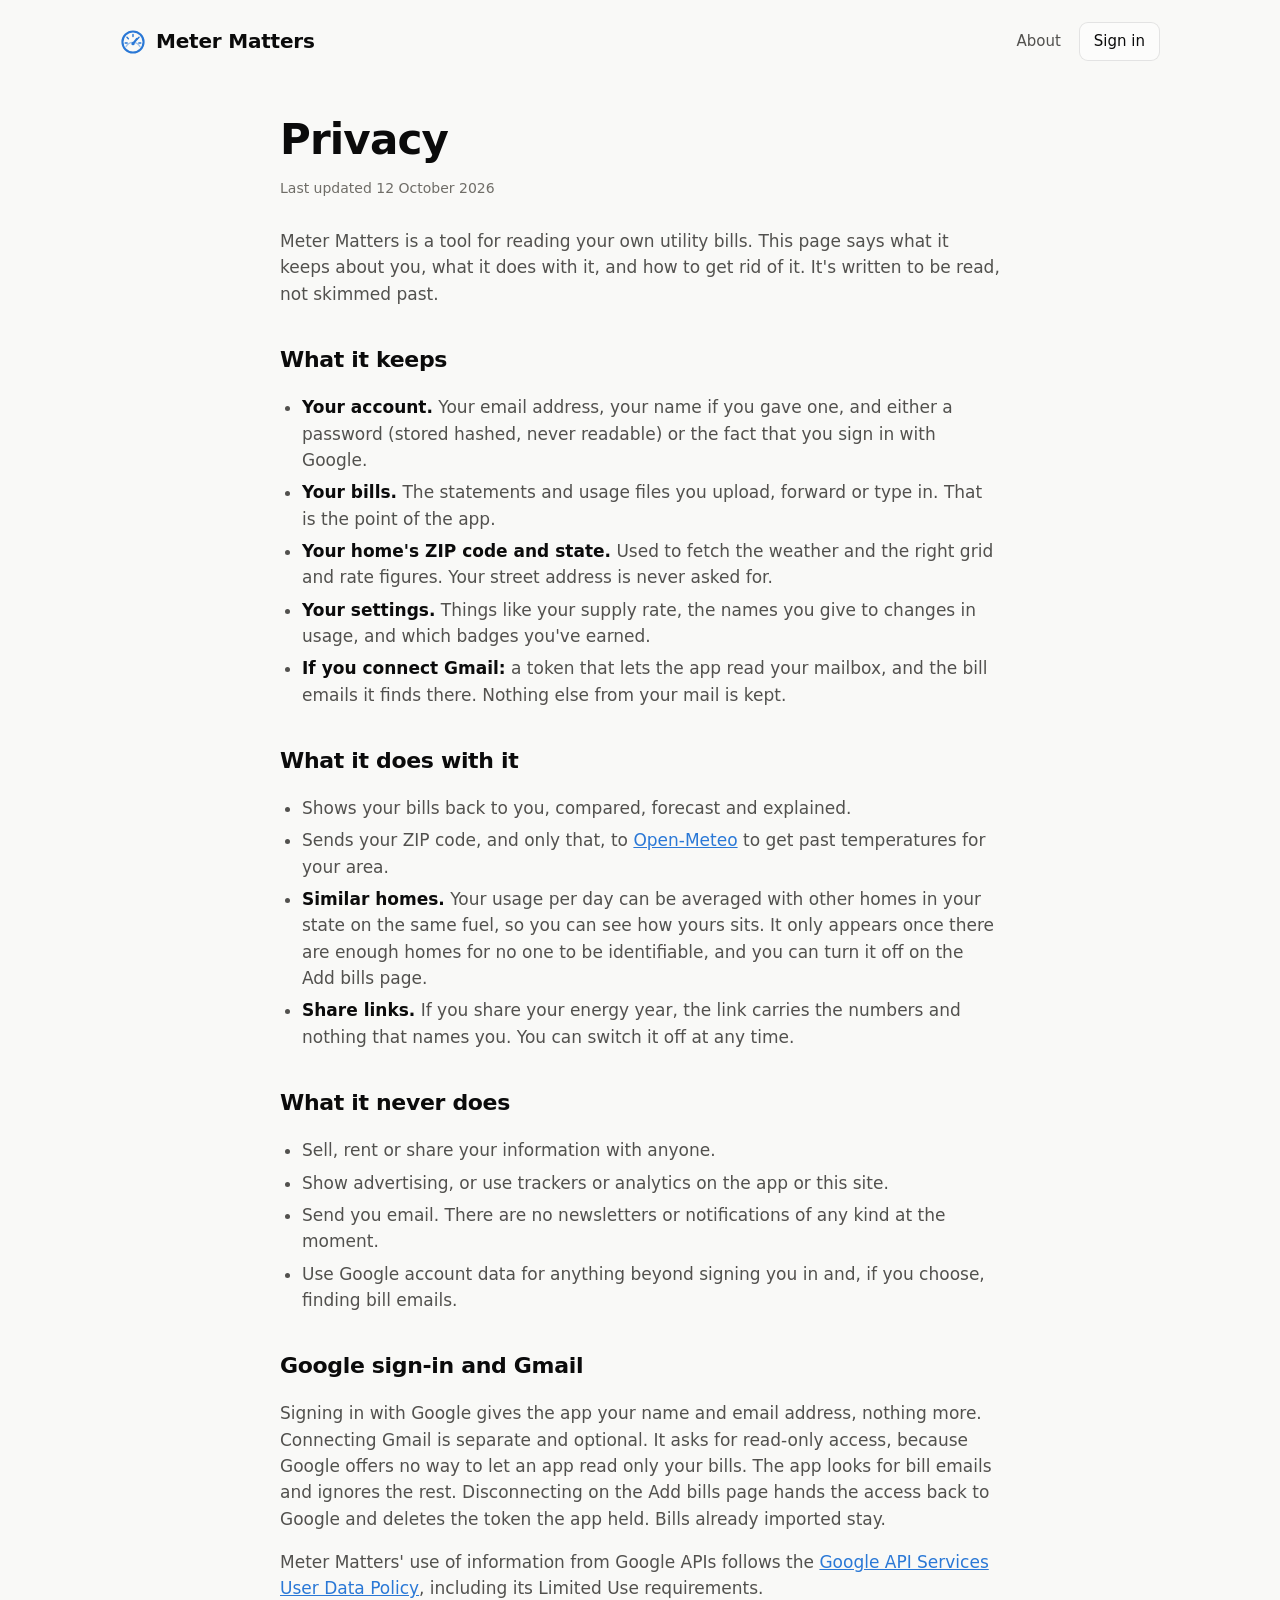
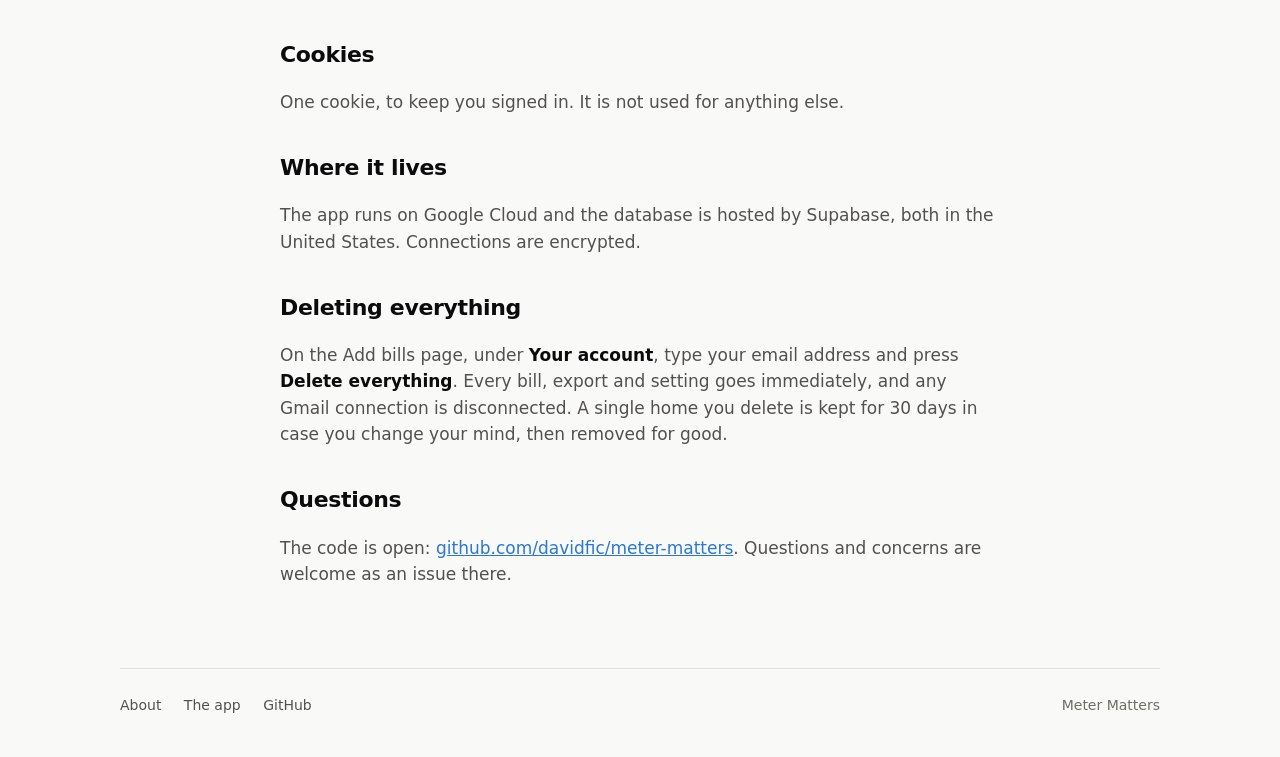
==== privacy.html @ e4c4b6be "The front page for Meter Matters Plain HTML and CSS for GitHub Pages at about.metermatters.app: what" ====
<!doctype html>
<html lang="en">
<head>
<meta charset="utf-8">
<meta name="viewport" content="width=device-width, initial-scale=1">
<title>Privacy · Meter Matters</title>
<meta name="description" content="What Meter Matters keeps about you, what it does with it, and how to delete it.">
<link rel="icon" type="image/svg+xml" href="icon.svg">
<link rel="stylesheet" href="styles.css">
</head>
<body>
<div class="wrap">

  <header class="top">
    <a class="brand" href="/"><img src="icon.svg" alt=""><strong>Meter Matters</strong></a>
    <nav>
      <a href="/">About</a>
      <a class="btn" href="https://metermatters.app/login">Sign in</a>
    </nav>
  </header>

  <article class="doc narrow">
    <h1>Privacy</h1>
    <p class="updated">Last updated 12 October 2026</p>

    <p>Meter Matters is a tool for reading your own utility bills. This page says what it keeps
      about you, what it does with it, and how to get rid of it. It's written to be read, not
      skimmed past.</p>

    <h2>What it keeps</h2>
    <ul>
      <li><strong>Your account.</strong> Your email address, your name if you gave one, and either
        a password (stored hashed, never readable) or the fact that you sign in with Google.</li>
      <li><strong>Your bills.</strong> The statements and usage files you upload, forward or type in.
        That is the point of the app.</li>
      <li><strong>Your home's ZIP code and state.</strong> Used to fetch the weather and the right
        grid and rate figures. Your street address is never asked for.</li>
      <li><strong>Your settings.</strong> Things like your supply rate, the names you give to changes
        in usage, and which badges you've earned.</li>
      <li><strong>If you connect Gmail:</strong> a token that lets the app read your mailbox, and the
        bill emails it finds there. Nothing else from your mail is kept.</li>
    </ul>

    <h2>What it does with it</h2>
    <ul>
      <li>Shows your bills back to you, compared, forecast and explained.</li>
      <li>Sends your ZIP code, and only that, to <a href="https://open-meteo.com/">Open-Meteo</a> to
        get past temperatures for your area.</li>
      <li><strong>Similar homes.</strong> Your usage per day can be averaged with other homes in your
        state on the same fuel, so you can see how yours sits. It only appears once there are enough
        homes for no one to be identifiable, and you can turn it off on the Add bills page.</li>
      <li><strong>Share links.</strong> If you share your energy year, the link carries the numbers
        and nothing that names you. You can switch it off at any time.</li>
    </ul>

    <h2>What it never does</h2>
    <ul>
      <li>Sell, rent or share your information with anyone.</li>
      <li>Show advertising, or use trackers or analytics on the app or this site.</li>
      <li>Send you email. There are no newsletters or notifications of any kind at the moment.</li>
      <li>Use Google account data for anything beyond signing you in and, if you choose, finding
        bill emails.</li>
    </ul>

    <h2>Google sign-in and Gmail</h2>
    <p>Signing in with Google gives the app your name and email address, nothing more. Connecting
      Gmail is separate and optional. It asks for read-only access, because Google offers no way to
      let an app read only your bills. The app looks for bill emails and ignores the rest.
      Disconnecting on the Add bills page hands the access back to Google and deletes the token the
      app held. Bills already imported stay.</p>
    <p>Meter Matters' use of information from Google APIs follows the
      <a href="https://developers.google.com/terms/api-services-user-data-policy">Google API Services
      User Data Policy</a>, including its Limited Use requirements.</p>

    <h2>Cookies</h2>
    <p>One cookie, to keep you signed in. It is not used for anything else.</p>

    <h2>Where it lives</h2>
    <p>The app runs on Google Cloud and the database is hosted by Supabase, both in the United
      States. Connections are encrypted.</p>

    <h2>Deleting everything</h2>
    <p>On the Add bills page, under <strong>Your account</strong>, type your email address and
      press <strong>Delete everything</strong>. Every bill, export and setting goes immediately, and
      any Gmail connection is disconnected. A single home you delete is kept for 30 days in case
      you change your mind, then removed for good.</p>

    <h2>Questions</h2>
    <p>The code is open: <a href="https://github.com/davidfic/meter-matters">github.com/davidfic/meter-matters</a>.
      Questions and concerns are welcome as an issue there.</p>
  </article>

  <footer class="foot">
    <div>
      <a href="/">About</a>
      <a href="https://metermatters.app">The app</a>
      <a href="https://github.com/davidfic/meter-matters">GitHub</a>
    </div>
    <div>Meter Matters</div>
  </footer>

</div>
</body>
</html>
---- styles.css ----
/* about.metermatters.app. Same palette and type as the app, so the two feel
   like one thing. Light and dark follow the visitor's system setting. */

:root {
  color-scheme: light;
  --page:           #f9f9f7;
  --surface-1:      #fcfcfb;
  --surface-2:      #f2f1ed;
  --text-primary:   #0b0b0b;
  --text-secondary: #52514e;
  --text-muted:     #6f6d67;
  --border:         rgba(11, 11, 11, 0.10);
  --shadow:         0 1px 2px rgba(11, 11, 11, 0.04), 0 4px 16px rgba(11, 11, 11, 0.04);
  --shadow-lg:      0 2px 6px rgba(11, 11, 11, 0.06), 0 24px 60px rgba(11, 11, 11, 0.10);
  --blue:           #2a78d6;
  --orange:         #eb6834;
  --aqua:           #1baf7a;
  --good-text:      #006300;
  --radius:         14px;
  --radius-sm:      9px;
}

@media (prefers-color-scheme: dark) {
  :root {
    color-scheme: dark;
    --page:           #0d0d0d;
    --surface-1:      #1a1a19;
    --surface-2:      #232322;
    --text-primary:   #ffffff;
    --text-secondary: #c3c2b7;
    --text-muted:     #898781;
    --border:         rgba(255, 255, 255, 0.10);
    --shadow:         0 1px 2px rgba(0, 0, 0, 0.4), 0 4px 16px rgba(0, 0, 0, 0.3);
    --shadow-lg:      0 2px 6px rgba(0, 0, 0, 0.5), 0 24px 60px rgba(0, 0, 0, 0.5);
    --blue:           #3987e5;
    --orange:         #d95926;
    --aqua:           #199e70;
    --good-text:      #0ca30c;
  }
}

* { box-sizing: border-box; }
html { -webkit-text-size-adjust: 100%; scroll-behavior: smooth; }

body {
  margin: 0;
  padding: 0 16px;
  background: var(--page);
  color: var(--text-primary);
  font-family: system-ui, -apple-system, "Segoe UI", sans-serif;
  font-size: 17px;
  line-height: 1.55;
}

a { color: var(--blue); }
a:focus-visible, button:focus-visible { outline: 2px solid var(--blue); outline-offset: 2px; }

.wrap { max-width: 1040px; margin: 0 auto; }
.narrow { max-width: 720px; margin: 0 auto; }

/* ------------------------------------------------------------- header */

header.top {
  display: flex; align-items: center; justify-content: space-between; gap: 16px;
  padding: 22px 0;
}
.brand { display: flex; align-items: center; gap: 10px; text-decoration: none; color: inherit; }
.brand img { width: 26px; height: 26px; }
.brand strong { font-size: 20px; font-weight: 650; letter-spacing: -0.01em; }
nav { display: flex; align-items: center; gap: 6px 18px; flex-wrap: wrap; justify-content: flex-end; }
nav a { color: var(--text-secondary); text-decoration: none; font-size: 15px; }
nav a:hover { color: var(--text-primary); }

.btn {
  display: inline-block; text-decoration: none; font: inherit; font-size: 16px;
  color: var(--text-primary); background: var(--surface-1);
  border: 1px solid var(--border); border-radius: var(--radius-sm);
  padding: 10px 18px; cursor: pointer; white-space: nowrap;
  transition: background 120ms ease, filter 120ms ease;
}
.btn:hover { background: var(--surface-2); }
.btn.primary { background: var(--blue); border-color: var(--blue); color: #fff; font-weight: 550; }
.btn.primary:hover { filter: brightness(1.08); background: var(--blue); }
.btn.big { font-size: 18px; padding: 13px 24px; }
nav .btn { padding: 7px 14px; font-size: 15px; }

/* --------------------------------------------------------------- hero */

.hero { text-align: center; padding: 48px 0 28px; }
.hero h1 {
  font-size: clamp(34px, 6vw, 56px); line-height: 1.08; letter-spacing: -0.025em;
  font-weight: 700; margin: 0 auto 18px; max-width: 760px;
}
.hero .lede { font-size: clamp(18px, 2.3vw, 21px); color: var(--text-secondary); max-width: 640px; margin: 0 auto 26px; }
.actions { display: flex; gap: 12px; justify-content: center; flex-wrap: wrap; }
.hero .fine { color: var(--text-muted); font-size: 14px; margin: 14px 0 0; }

.video {
  margin: 36px auto 0; border-radius: var(--radius); overflow: hidden;
  border: 1px solid var(--border); box-shadow: var(--shadow-lg); background: #000;
}
.video video { display: block; width: 100%; height: auto; }
.caption { text-align: center; color: var(--text-muted); font-size: 14px; margin: 12px 0 0; }

/* ----------------------------------------------------------- sections */

section { padding: 56px 0 8px; }
section h2 {
  font-size: clamp(26px, 4vw, 34px); letter-spacing: -0.02em; line-height: 1.15;
  margin: 0 0 10px; font-weight: 700;
}
section > .wrap > p.intro, section > .narrow > p.intro { color: var(--text-secondary); font-size: 18px; margin: 0 0 28px; max-width: 640px; }

.cards { display: grid; grid-template-columns: repeat(3, 1fr); gap: 16px; }
.card {
  background: var(--surface-1); border: 1px solid var(--border); border-radius: var(--radius);
  box-shadow: var(--shadow); padding: 22px 22px 20px;
}
.card h3 { margin: 0 0 6px; font-size: 18px; font-weight: 650; letter-spacing: -0.01em; }
.card p { margin: 0; color: var(--text-secondary); font-size: 15.5px; }
.card .dot { display: inline-block; width: 10px; height: 10px; border-radius: 50%; margin: 0 8px 1px 0; background: var(--blue); }
.card .dot.orange { background: var(--orange); }
.card .dot.aqua { background: var(--aqua); }

/* a screenshot with its words beside it */
.shot { display: grid; grid-template-columns: 5fr 7fr; gap: 28px 40px; align-items: center; padding: 26px 0; }
.shot:nth-child(even) .words { order: 2; }
.shot .words h3 { font-size: 23px; letter-spacing: -0.015em; margin: 0 0 8px; font-weight: 650; line-height: 1.2; }
.shot .words p { margin: 0; color: var(--text-secondary); }
.shot img, .shot picture img {
  width: 100%; height: auto; display: block; border-radius: var(--radius);
  border: 1px solid var(--border); box-shadow: var(--shadow-lg); background: var(--surface-1);
}

.ways { display: grid; grid-template-columns: repeat(2, 1fr); gap: 10px 32px; margin: 0; padding: 0; list-style: none; }
.ways li { padding: 12px 0; border-top: 1px solid var(--border); }
.ways strong { display: block; font-weight: 650; margin-bottom: 2px; }
.ways span { color: var(--text-secondary); font-size: 15.5px; }

.promise { background: var(--surface-1); border: 1px solid var(--border); border-radius: var(--radius); box-shadow: var(--shadow); padding: 30px 32px; }
.promise ul { margin: 12px 0 0; padding-left: 20px; color: var(--text-secondary); }
.promise li { margin: 6px 0; }

.closing { text-align: center; padding: 72px 0 40px; }
.closing h2 { margin-bottom: 18px; }

footer.foot {
  border-top: 1px solid var(--border); margin-top: 24px; padding: 26px 0 40px;
  color: var(--text-muted); font-size: 14px;
  display: flex; justify-content: space-between; gap: 10px 20px; flex-wrap: wrap;
}
footer.foot a { color: var(--text-secondary); text-decoration: none; margin-right: 18px; }
footer.foot a:hover { color: var(--text-primary); text-decoration: underline; }

/* ------------------------------------------------------- privacy page */

.doc { padding: 24px 0 40px; }
.doc h1 { font-size: clamp(30px, 5vw, 42px); letter-spacing: -0.02em; margin: 0 0 6px; }
.doc .updated { color: var(--text-muted); font-size: 14px; margin: 0 0 28px; }
.doc h2 { font-size: 22px; margin: 36px 0 8px; letter-spacing: -0.015em; }
.doc p, .doc li { color: var(--text-secondary); }
.doc ul { padding-left: 22px; }
.doc li { margin: 6px 0; }
.doc strong { color: var(--text-primary); font-weight: 600; }

/* ---------------------------------------------------------- phones */

@media (max-width: 860px) {
  .cards { grid-template-columns: 1fr 1fr; }
  .shot { grid-template-columns: 1fr; gap: 16px; }
  .shot:nth-child(even) .words { order: 0; }
}
@media (max-width: 560px) {
  body { font-size: 16px; }
  .cards, .ways { grid-template-columns: 1fr; }
  header.top { padding: 16px 0; }
  nav a:not(.btn) { display: none; }
  .hero { padding-top: 28px; }
  .promise { padding: 22px 20px; }
}
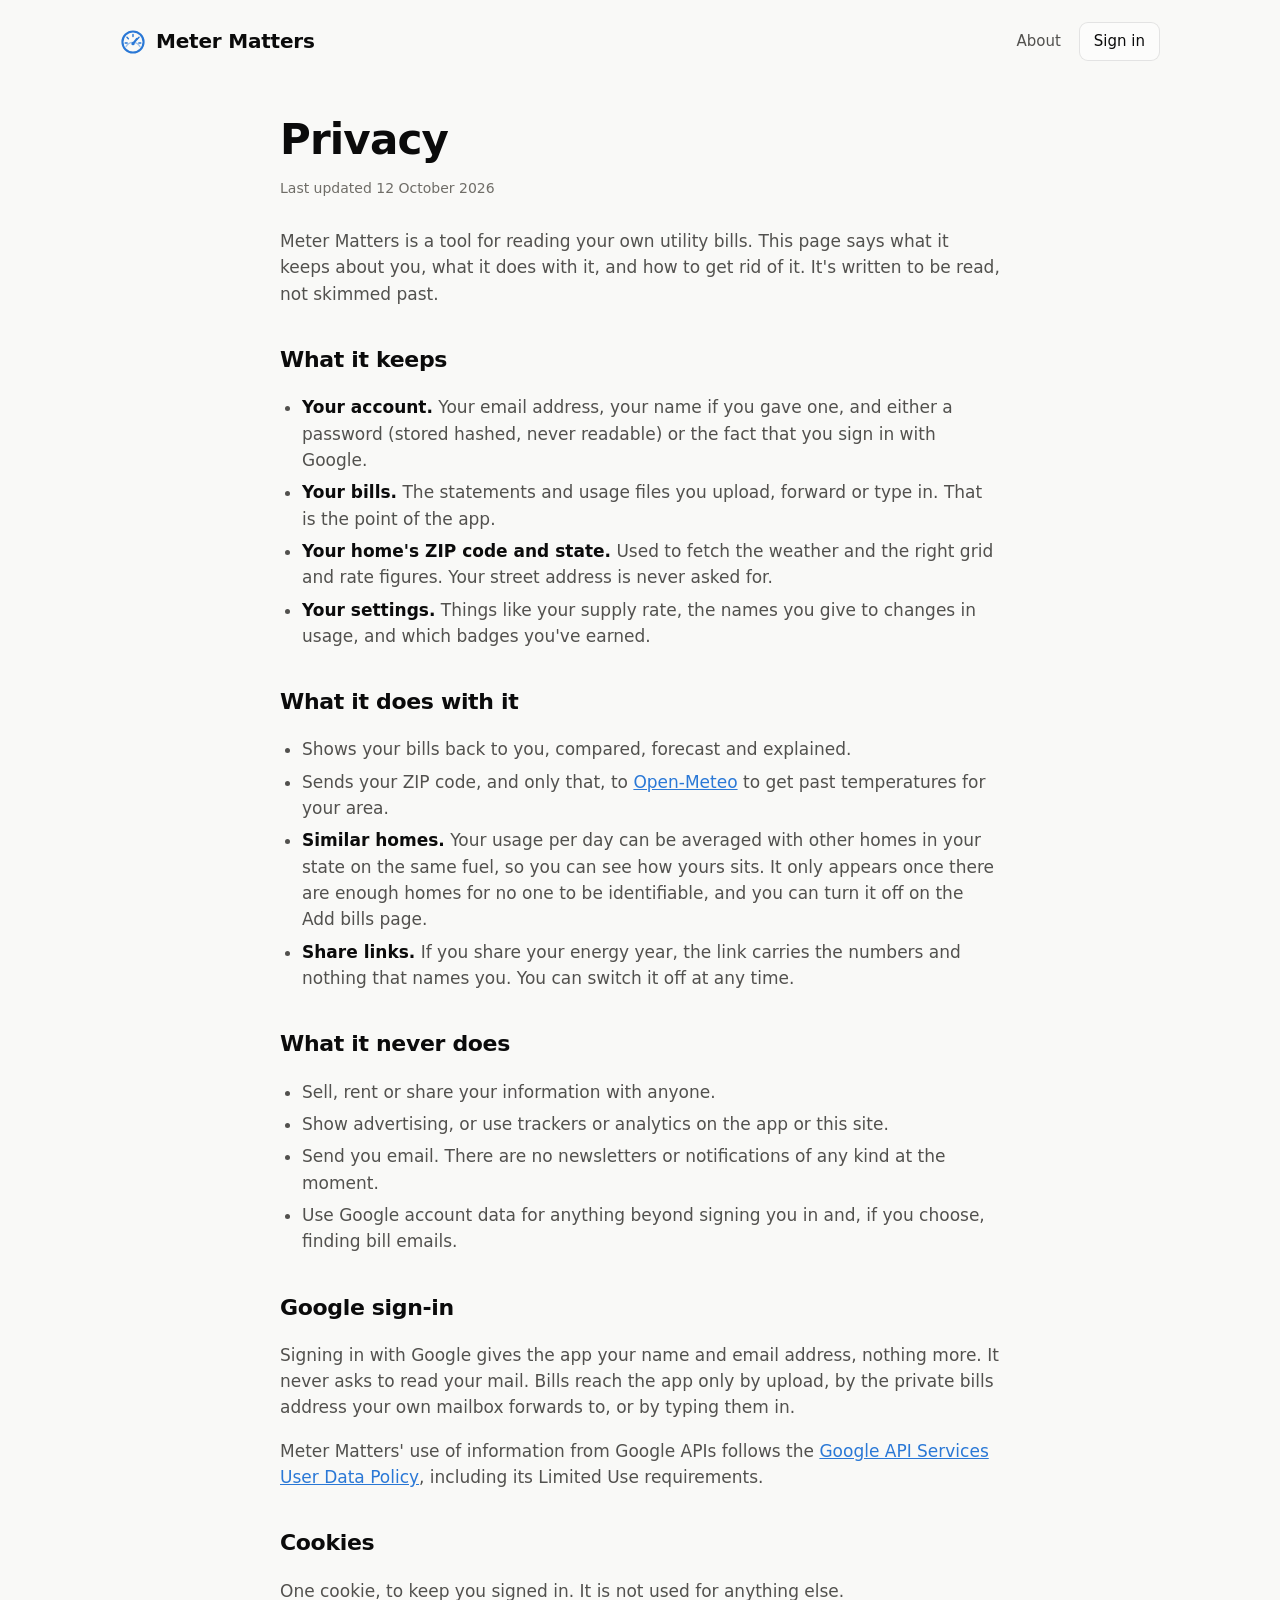
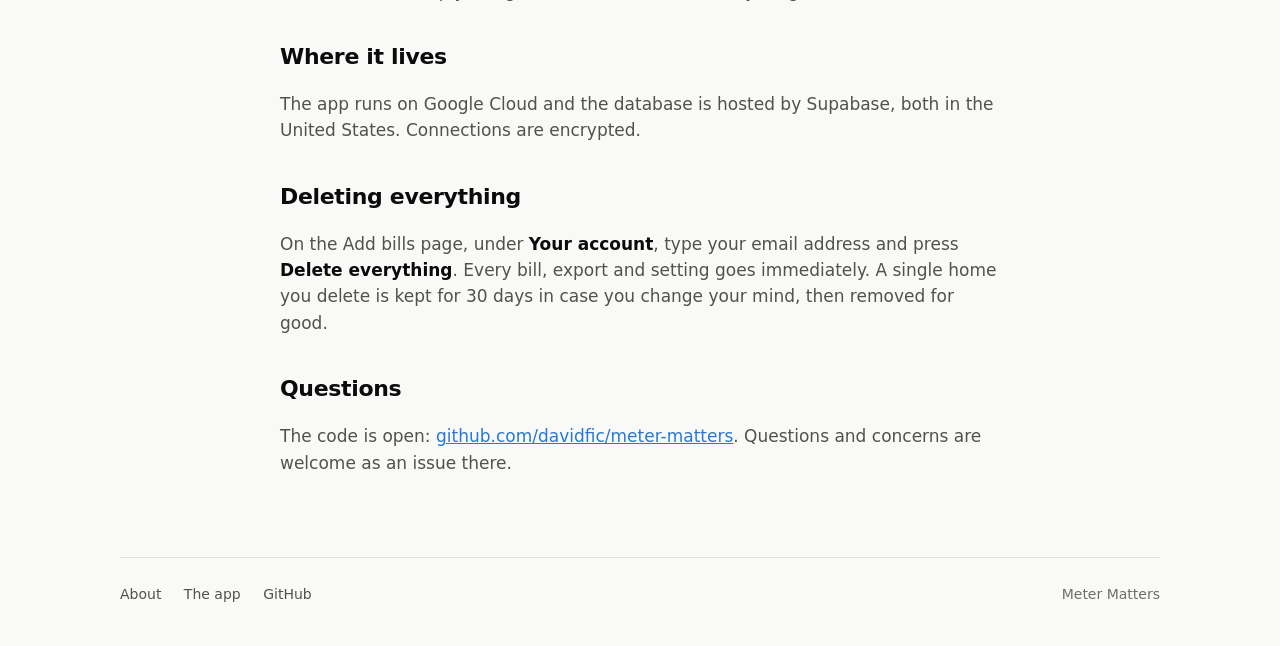
==== commit 987bdbec: "Privacy: no Gmail connection any more Co-Authored-By: Claude Fable 5.1 <noreply@anthropic.com>" ====
--- a/privacy.html
+++ b/privacy.html
@@ -37,8 +37,6 @@
         grid and rate figures. Your street address is never asked for.</li>
       <li><strong>Your settings.</strong> Things like your supply rate, the names you give to changes
         in usage, and which badges you've earned.</li>
-      <li><strong>If you connect Gmail:</strong> a token that lets the app read your mailbox, and the
-        bill emails it finds there. Nothing else from your mail is kept.</li>
     </ul>
 
     <h2>What it does with it</h2>
@@ -62,12 +60,10 @@
         bill emails.</li>
     </ul>
 
-    <h2>Google sign-in and Gmail</h2>
-    <p>Signing in with Google gives the app your name and email address, nothing more. Connecting
-      Gmail is separate and optional. It asks for read-only access, because Google offers no way to
-      let an app read only your bills. The app looks for bill emails and ignores the rest.
-      Disconnecting on the Add bills page hands the access back to Google and deletes the token the
-      app held. Bills already imported stay.</p>
+    <h2>Google sign-in</h2>
+    <p>Signing in with Google gives the app your name and email address, nothing more. It never asks
+      to read your mail. Bills reach the app only by upload, by the private bills address your own
+      mailbox forwards to, or by typing them in.</p>
     <p>Meter Matters' use of information from Google APIs follows the
       <a href="https://developers.google.com/terms/api-services-user-data-policy">Google API Services
       User Data Policy</a>, including its Limited Use requirements.</p>
@@ -81,8 +77,8 @@
 
     <h2>Deleting everything</h2>
     <p>On the Add bills page, under <strong>Your account</strong>, type your email address and
-      press <strong>Delete everything</strong>. Every bill, export and setting goes immediately, and
-      any Gmail connection is disconnected. A single home you delete is kept for 30 days in case
+      press <strong>Delete everything</strong>. Every bill, export and setting goes immediately. A
+      single home you delete is kept for 30 days in case
       you change your mind, then removed for good.</p>
 
     <h2>Questions</h2>
--- a/styles.css
+++ b/styles.css
@@ -132,6 +132,12 @@
   border: 1px solid var(--border); box-shadow: var(--shadow-lg); background: var(--surface-1);
 }
 
+.promise.address { border-color: var(--blue); margin-bottom: 28px; }
+.promise.address h3 { margin: 0 0 8px; font-size: 23px; letter-spacing: -0.015em; font-weight: 650; }
+.promise.address p { margin: 0 0 10px; color: var(--text-secondary); }
+.promise.address code { font-size: 0.95em; background: var(--surface-2); padding: 2px 7px; border-radius: 6px; color: var(--text-primary); }
+.promise.address .fine { color: var(--text-muted); font-size: 14px; margin: 4px 0 0; }
+
 .ways { display: grid; grid-template-columns: repeat(2, 1fr); gap: 10px 32px; margin: 0; padding: 0; list-style: none; }
 .ways li { padding: 12px 0; border-top: 1px solid var(--border); }
 .ways strong { display: block; font-weight: 650; margin-bottom: 2px; }
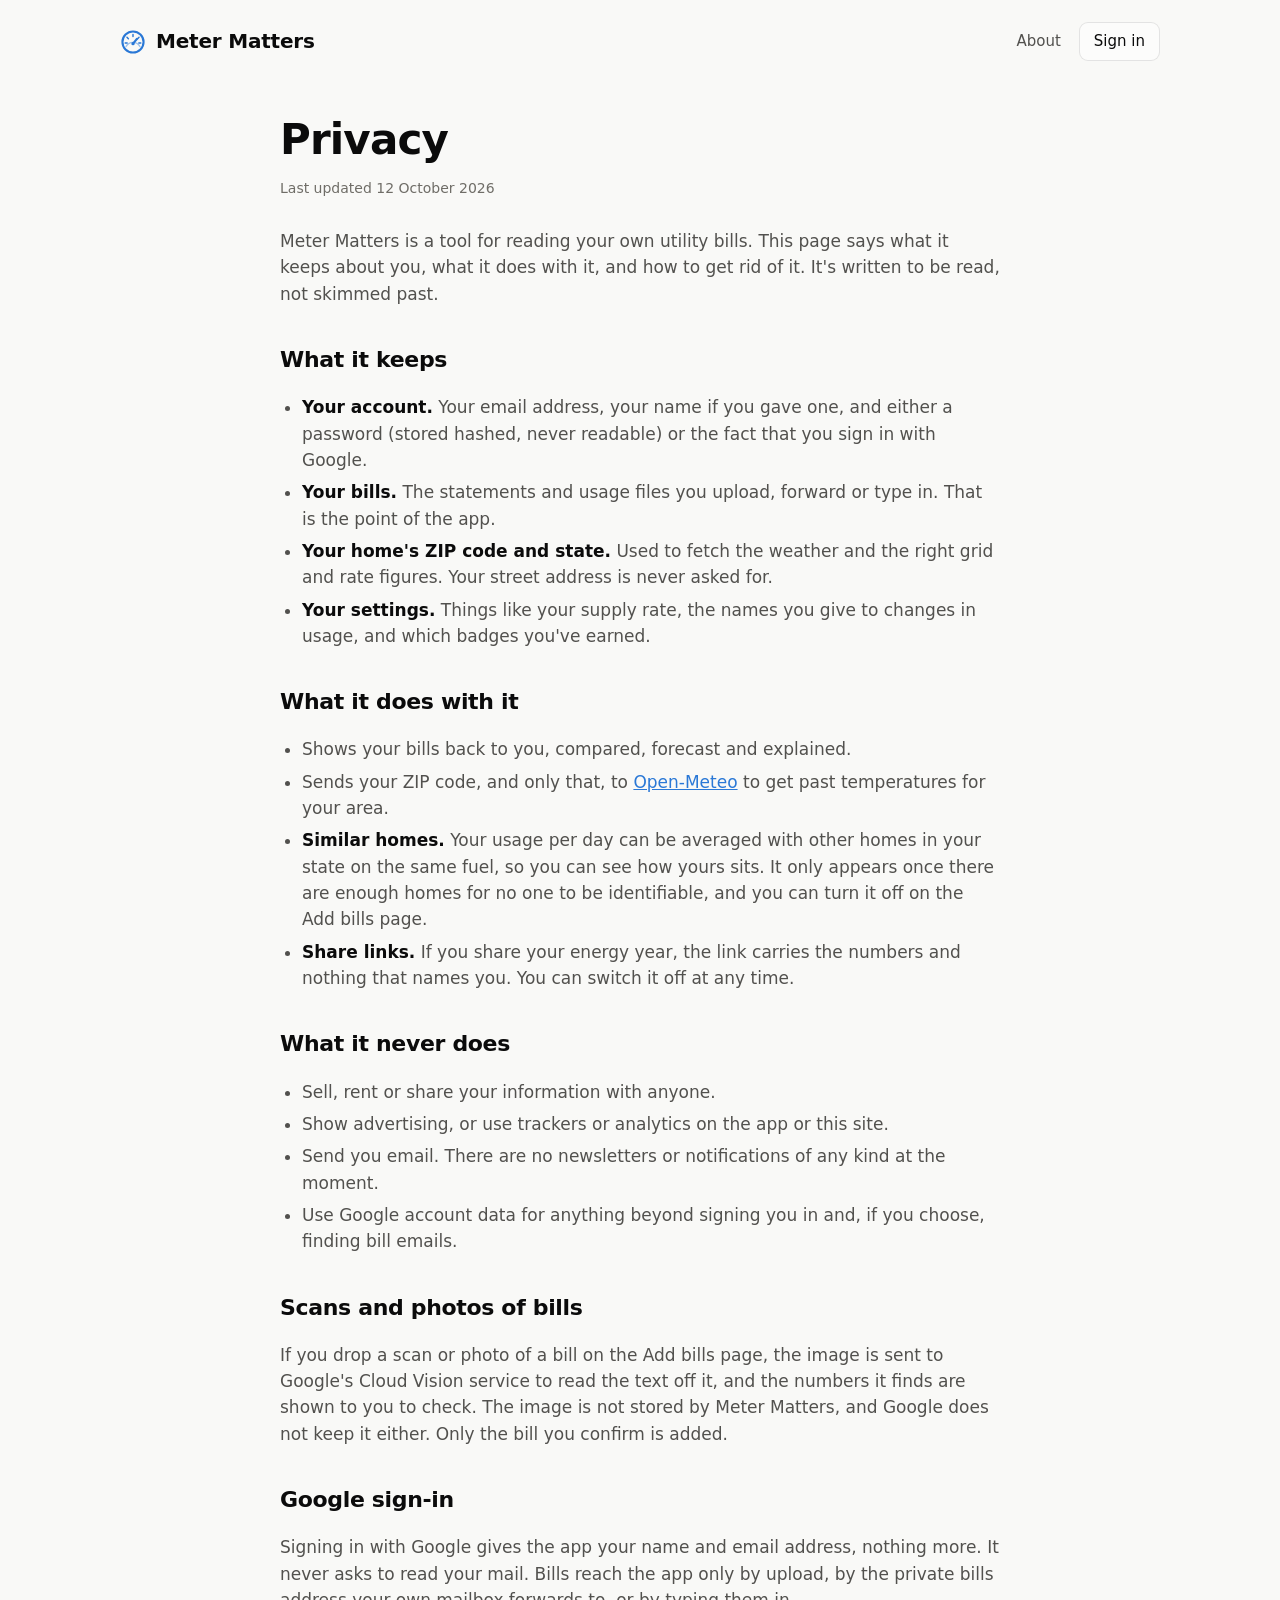
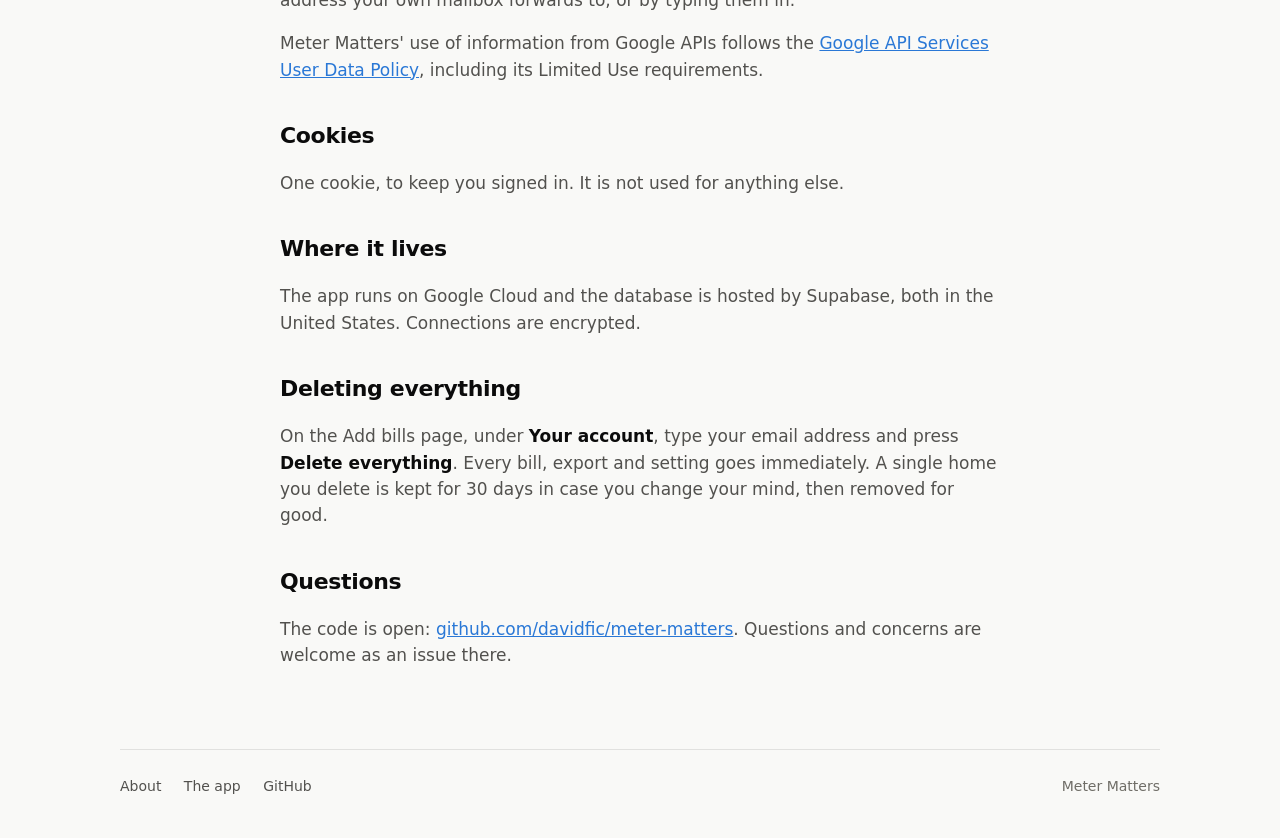
==== commit 6a155cda: "Privacy: scans of bills go to Cloud Vision to be read, and are not kept Co-Authored-By: Claude Fable" ====
--- a/privacy.html
+++ b/privacy.html
@@ -60,6 +60,12 @@
         bill emails.</li>
     </ul>
 
+    <h2>Scans and photos of bills</h2>
+    <p>If you drop a scan or photo of a bill on the Add bills page, the image is sent to Google's
+      Cloud Vision service to read the text off it, and the numbers it finds are shown to you to
+      check. The image is not stored by Meter Matters, and Google does not keep it either. Only the
+      bill you confirm is added.</p>
+
     <h2>Google sign-in</h2>
     <p>Signing in with Google gives the app your name and email address, nothing more. It never asks
       to read your mail. Bills reach the app only by upload, by the private bills address your own
